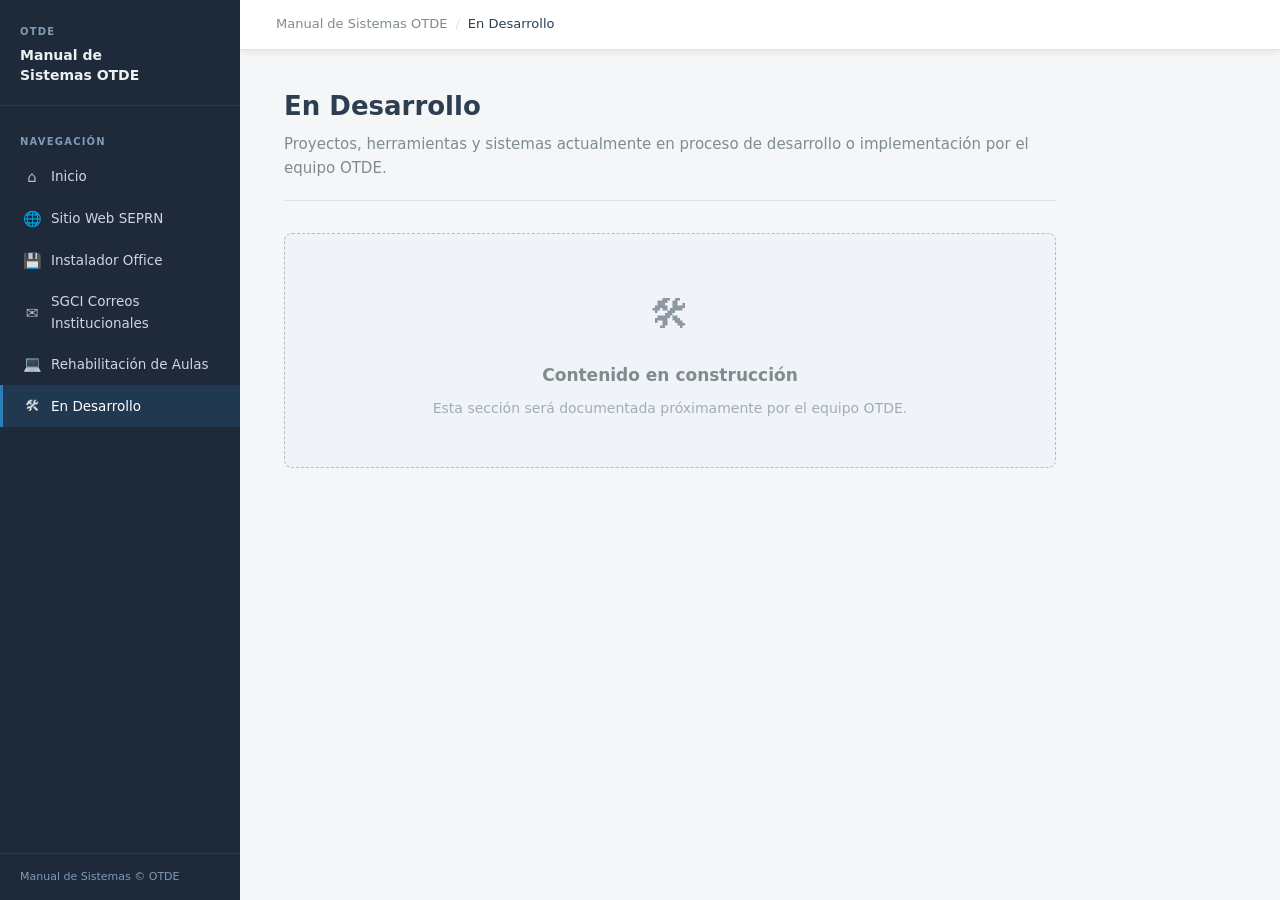
==== en-desarrollo.html @ 0abe7c5e "Initial commit: layout base del Manual de Sistemas OTDE Estructura completa con sidebar fija, 6 pági" ====
<!DOCTYPE html>
<html lang="es">
<head>
  <meta charset="UTF-8" />
  <meta name="viewport" content="width=device-width, initial-scale=1.0" />
  <title>En Desarrollo — Manual de Sistemas OTDE</title>
  <link rel="stylesheet" href="css/style.css" />
</head>
<body>

  <button class="menu-toggle" id="menuToggle" aria-label="Abrir menú">&#9776;</button>
  <div class="overlay" id="overlay"></div>

  <div class="layout">

    <aside class="sidebar" id="sidebar">
      <div class="sidebar-header">
        <div class="logo-label">OTDE</div>
        <div class="site-title">Manual de<br>Sistemas OTDE</div>
      </div>

      <nav class="sidebar-nav">
        <div class="nav-section-label">Navegación</div>
        <a href="index.html">
          <span class="nav-icon">&#8962;</span> Inicio
        </a>
        <a href="sitio-web.html">
          <span class="nav-icon">&#127760;</span> Sitio Web SEPRN
        </a>
        <a href="instalador-office.html">
          <span class="nav-icon">&#128190;</span> Instalador Office
        </a>
        <a href="sgci.html">
          <span class="nav-icon">&#9993;</span> SGCI Correos Institucionales
        </a>
        <a href="rehabilitacion.html">
          <span class="nav-icon">&#128187;</span> Rehabilitación de Aulas
        </a>
        <a href="en-desarrollo.html" class="active">
          <span class="nav-icon">&#128736;</span> En Desarrollo
        </a>
      </nav>

      <div class="sidebar-footer">
        Manual de Sistemas &copy; OTDE
      </div>
    </aside>

    <div class="main-content">
      <div class="topbar">
        <a href="index.html" style="color: inherit; text-decoration: none;">Manual de Sistemas OTDE</a>
        <span class="breadcrumb-sep">/</span>
        <span class="breadcrumb-current">En Desarrollo</span>
      </div>

      <div class="content-area">
        <h1>En Desarrollo</h1>
        <p class="page-subtitle">Proyectos, herramientas y sistemas actualmente en proceso de desarrollo o implementación por el equipo OTDE.</p>

        <div class="placeholder-block">
          <span class="placeholder-icon">&#128736;</span>
          <h3>Contenido en construcción</h3>
          <p>Esta sección será documentada próximamente por el equipo OTDE.</p>
        </div>
      </div>
    </div>

  </div>

  <script>
    const toggle = document.getElementById('menuToggle');
    const sidebar = document.getElementById('sidebar');
    const overlay = document.getElementById('overlay');
    toggle.addEventListener('click', () => {
      sidebar.classList.toggle('open');
      overlay.classList.toggle('visible');
    });
    overlay.addEventListener('click', () => {
      sidebar.classList.remove('open');
      overlay.classList.remove('visible');
    });
  </script>
</body>
</html>
---- css/style.css ----
/* ============================================================
   Manual de Sistemas OTDE — Estilos Globales
   ============================================================ */

*, *::before, *::after {
  box-sizing: border-box;
  margin: 0;
  padding: 0;
}

:root {
  --sidebar-width: 240px;
  --color-bg: #f5f6f8;
  --color-sidebar-bg: #1e2a3a;
  --color-sidebar-hover: #2c3e55;
  --color-sidebar-active: #2980b9;
  --color-sidebar-text: #cdd6e0;
  --color-sidebar-heading: #7f9ab5;
  --color-content-bg: #ffffff;
  --color-text: #2c3e50;
  --color-text-muted: #7f8c8d;
  --color-border: #dde3ea;
  --color-accent: #2980b9;
  --font-main: 'Segoe UI', system-ui, -apple-system, sans-serif;
  --font-mono: 'Consolas', 'Courier New', monospace;
  --shadow: 0 2px 8px rgba(0, 0, 0, 0.08);
}

html, body {
  height: 100%;
  font-family: var(--font-main);
  background-color: var(--color-bg);
  color: var(--color-text);
  font-size: 16px;
  line-height: 1.6;
}

/* ── Layout principal ───────────────────────────────────────── */

.layout {
  display: flex;
  min-height: 100vh;
}

/* ── Barra lateral ──────────────────────────────────────────── */

.sidebar {
  width: var(--sidebar-width);
  min-width: var(--sidebar-width);
  background-color: var(--color-sidebar-bg);
  display: flex;
  flex-direction: column;
  position: fixed;
  top: 0;
  left: 0;
  height: 100vh;
  overflow-y: auto;
  z-index: 100;
}

.sidebar-header {
  padding: 24px 20px 20px;
  border-bottom: 1px solid rgba(255, 255, 255, 0.07);
}

.sidebar-header .logo-label {
  font-size: 10px;
  font-weight: 700;
  letter-spacing: 0.12em;
  text-transform: uppercase;
  color: var(--color-sidebar-heading);
  margin-bottom: 6px;
}

.sidebar-header .site-title {
  font-size: 14px;
  font-weight: 600;
  color: #ecf0f1;
  line-height: 1.4;
}

.sidebar-nav {
  flex: 1;
  padding: 16px 0;
}

.nav-section-label {
  font-size: 10px;
  font-weight: 700;
  letter-spacing: 0.12em;
  text-transform: uppercase;
  color: var(--color-sidebar-heading);
  padding: 12px 20px 6px;
}

.sidebar-nav a {
  display: flex;
  align-items: center;
  gap: 10px;
  padding: 9px 20px;
  color: var(--color-sidebar-text);
  text-decoration: none;
  font-size: 13.5px;
  font-weight: 400;
  transition: background-color 0.15s, color 0.15s;
  border-left: 3px solid transparent;
}

.sidebar-nav a:hover {
  background-color: var(--color-sidebar-hover);
  color: #ffffff;
  border-left-color: var(--color-accent);
}

.sidebar-nav a.active {
  background-color: rgba(41, 128, 185, 0.18);
  color: #ffffff;
  border-left-color: var(--color-sidebar-active);
  font-weight: 500;
}

.sidebar-nav a .nav-icon {
  font-size: 15px;
  width: 18px;
  text-align: center;
  flex-shrink: 0;
  opacity: 0.85;
}

.sidebar-footer {
  padding: 14px 20px;
  border-top: 1px solid rgba(255, 255, 255, 0.07);
  font-size: 11px;
  color: var(--color-sidebar-heading);
}

/* ── Contenido principal ────────────────────────────────────── */

.main-content {
  margin-left: var(--sidebar-width);
  flex: 1;
  display: flex;
  flex-direction: column;
  min-height: 100vh;
}

.topbar {
  background-color: var(--color-content-bg);
  border-bottom: 1px solid var(--color-border);
  padding: 14px 36px;
  display: flex;
  align-items: center;
  gap: 8px;
  font-size: 13px;
  color: var(--color-text-muted);
  position: sticky;
  top: 0;
  z-index: 50;
  box-shadow: var(--shadow);
}

.topbar .breadcrumb-sep {
  color: var(--color-border);
}

.topbar .breadcrumb-current {
  color: var(--color-text);
  font-weight: 500;
}

.content-area {
  padding: 40px 44px;
  max-width: 860px;
}

/* ── Tipografía de contenido ────────────────────────────────── */

.content-area h1 {
  font-size: 26px;
  font-weight: 700;
  color: var(--color-text);
  margin-bottom: 8px;
  line-height: 1.3;
}

.content-area .page-subtitle {
  font-size: 15px;
  color: var(--color-text-muted);
  margin-bottom: 32px;
  padding-bottom: 20px;
  border-bottom: 1px solid var(--color-border);
}

.content-area h2 {
  font-size: 18px;
  font-weight: 600;
  color: var(--color-text);
  margin: 32px 0 12px;
}

.content-area p {
  margin-bottom: 16px;
  color: #3d4f5e;
}

/* ── Bloque "en construcción" ───────────────────────────────── */

.placeholder-block {
  margin-top: 32px;
  background-color: #f0f4f8;
  border: 1px dashed #b0bec5;
  border-radius: 8px;
  padding: 48px 36px;
  text-align: center;
}

.placeholder-block .placeholder-icon {
  font-size: 40px;
  margin-bottom: 16px;
  display: block;
  opacity: 0.5;
}

.placeholder-block h3 {
  font-size: 17px;
  font-weight: 600;
  color: var(--color-text-muted);
  margin-bottom: 8px;
}

.placeholder-block p {
  font-size: 14px;
  color: #a0adb8;
  margin: 0;
}

/* ── Tarjetas de inicio ─────────────────────────────────────── */

.card-grid {
  display: grid;
  grid-template-columns: repeat(auto-fill, minmax(200px, 1fr));
  gap: 16px;
  margin-top: 24px;
}

.card {
  background: var(--color-content-bg);
  border: 1px solid var(--color-border);
  border-radius: 8px;
  padding: 20px;
  text-decoration: none;
  color: var(--color-text);
  transition: box-shadow 0.15s, border-color 0.15s, transform 0.1s;
  display: flex;
  flex-direction: column;
  gap: 8px;
}

.card:hover {
  box-shadow: 0 4px 16px rgba(0, 0, 0, 0.10);
  border-color: var(--color-accent);
  transform: translateY(-2px);
}

.card .card-icon {
  font-size: 24px;
}

.card .card-title {
  font-size: 14px;
  font-weight: 600;
}

.card .card-desc {
  font-size: 12px;
  color: var(--color-text-muted);
}

/* ── Botón menú móvil ───────────────────────────────────────── */

.menu-toggle {
  display: none;
  position: fixed;
  top: 12px;
  left: 12px;
  z-index: 200;
  background: var(--color-sidebar-bg);
  color: #fff;
  border: none;
  border-radius: 6px;
  width: 40px;
  height: 40px;
  cursor: pointer;
  font-size: 20px;
  align-items: center;
  justify-content: center;
}

/* ── Overlay móvil ──────────────────────────────────────────── */

.overlay {
  display: none;
  position: fixed;
  inset: 0;
  background: rgba(0,0,0,0.45);
  z-index: 90;
}

/* ── Responsive ─────────────────────────────────────────────── */

@media (max-width: 768px) {
  .menu-toggle {
    display: flex;
  }

  .sidebar {
    transform: translateX(-100%);
    transition: transform 0.25s ease;
  }

  .sidebar.open {
    transform: translateX(0);
  }

  .overlay.visible {
    display: block;
  }

  .main-content {
    margin-left: 0;
  }

  .topbar {
    padding: 14px 16px 14px 60px;
  }

  .content-area {
    padding: 24px 20px;
  }
}
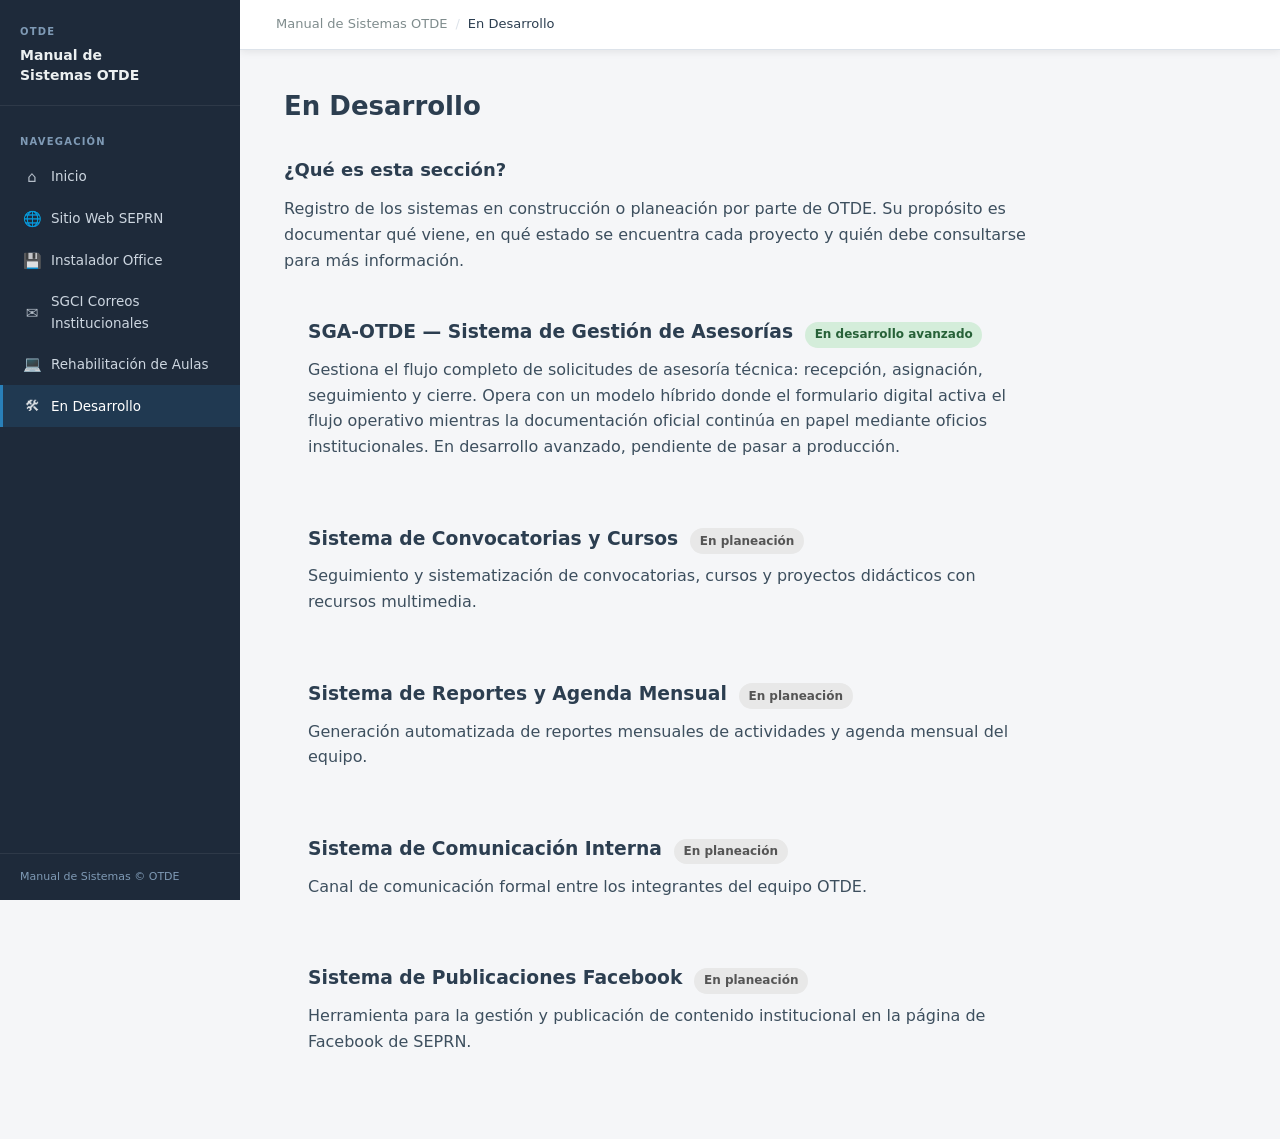
==== commit a7d87b1a: "Contenido En Desarrollo Co-Authored-By: Claude Sonnet 4.6 <noreply@anthropic.com>" ====
--- a/en-desarrollo.html
+++ b/en-desarrollo.html
@@ -55,12 +55,48 @@
 
       <div class="content-area">
         <h1>En Desarrollo</h1>
-        <p class="page-subtitle">Proyectos, herramientas y sistemas actualmente en proceso de desarrollo o implementación por el equipo OTDE.</p>
 
-        <div class="placeholder-block">
-          <span class="placeholder-icon">&#128736;</span>
-          <h3>Contenido en construcción</h3>
-          <p>Esta sección será documentada próximamente por el equipo OTDE.</p>
+        <h2>¿Qué es esta sección?</h2>
+        <p>Registro de los sistemas en construcción o planeación por parte de OTDE. Su propósito es documentar qué viene, en qué estado se encuentra cada proyecto y quién debe consultarse para más información.</p>
+
+        <div style="border: 1px solid var(--border); border-radius: 6px; padding: 1.25rem 1.5rem; margin: 1.5rem 0;">
+          <div style="display: flex; align-items: baseline; gap: 0.75rem; flex-wrap: wrap; margin-bottom: 0.6rem;">
+            <h3 style="margin: 0;">SGA-OTDE — Sistema de Gestión de Asesorías</h3>
+            <span style="font-size: 0.75rem; font-weight: 600; padding: 0.2rem 0.6rem; border-radius: 999px; background: #d4edda; color: #276138; white-space: nowrap;">En desarrollo avanzado</span>
+          </div>
+          <p style="margin: 0;">Gestiona el flujo completo de solicitudes de asesoría técnica: recepción, asignación, seguimiento y cierre. Opera con un modelo híbrido donde el formulario digital activa el flujo operativo mientras la documentación oficial continúa en papel mediante oficios institucionales. En desarrollo avanzado, pendiente de pasar a producción.</p>
+        </div>
+
+        <div style="border: 1px solid var(--border); border-radius: 6px; padding: 1.25rem 1.5rem; margin: 1.5rem 0;">
+          <div style="display: flex; align-items: baseline; gap: 0.75rem; flex-wrap: wrap; margin-bottom: 0.6rem;">
+            <h3 style="margin: 0;">Sistema de Convocatorias y Cursos</h3>
+            <span style="font-size: 0.75rem; font-weight: 600; padding: 0.2rem 0.6rem; border-radius: 999px; background: #e8e8e8; color: #555; white-space: nowrap;">En planeación</span>
+          </div>
+          <p style="margin: 0;">Seguimiento y sistematización de convocatorias, cursos y proyectos didácticos con recursos multimedia.</p>
+        </div>
+
+        <div style="border: 1px solid var(--border); border-radius: 6px; padding: 1.25rem 1.5rem; margin: 1.5rem 0;">
+          <div style="display: flex; align-items: baseline; gap: 0.75rem; flex-wrap: wrap; margin-bottom: 0.6rem;">
+            <h3 style="margin: 0;">Sistema de Reportes y Agenda Mensual</h3>
+            <span style="font-size: 0.75rem; font-weight: 600; padding: 0.2rem 0.6rem; border-radius: 999px; background: #e8e8e8; color: #555; white-space: nowrap;">En planeación</span>
+          </div>
+          <p style="margin: 0;">Generación automatizada de reportes mensuales de actividades y agenda mensual del equipo.</p>
+        </div>
+
+        <div style="border: 1px solid var(--border); border-radius: 6px; padding: 1.25rem 1.5rem; margin: 1.5rem 0;">
+          <div style="display: flex; align-items: baseline; gap: 0.75rem; flex-wrap: wrap; margin-bottom: 0.6rem;">
+            <h3 style="margin: 0;">Sistema de Comunicación Interna</h3>
+            <span style="font-size: 0.75rem; font-weight: 600; padding: 0.2rem 0.6rem; border-radius: 999px; background: #e8e8e8; color: #555; white-space: nowrap;">En planeación</span>
+          </div>
+          <p style="margin: 0;">Canal de comunicación formal entre los integrantes del equipo OTDE.</p>
+        </div>
+
+        <div style="border: 1px solid var(--border); border-radius: 6px; padding: 1.25rem 1.5rem; margin: 1.5rem 0;">
+          <div style="display: flex; align-items: baseline; gap: 0.75rem; flex-wrap: wrap; margin-bottom: 0.6rem;">
+            <h3 style="margin: 0;">Sistema de Publicaciones Facebook</h3>
+            <span style="font-size: 0.75rem; font-weight: 600; padding: 0.2rem 0.6rem; border-radius: 999px; background: #e8e8e8; color: #555; white-space: nowrap;">En planeación</span>
+          </div>
+          <p style="margin: 0;">Herramienta para la gestión y publicación de contenido institucional en la página de Facebook de SEPRN.</p>
         </div>
       </div>
     </div>
